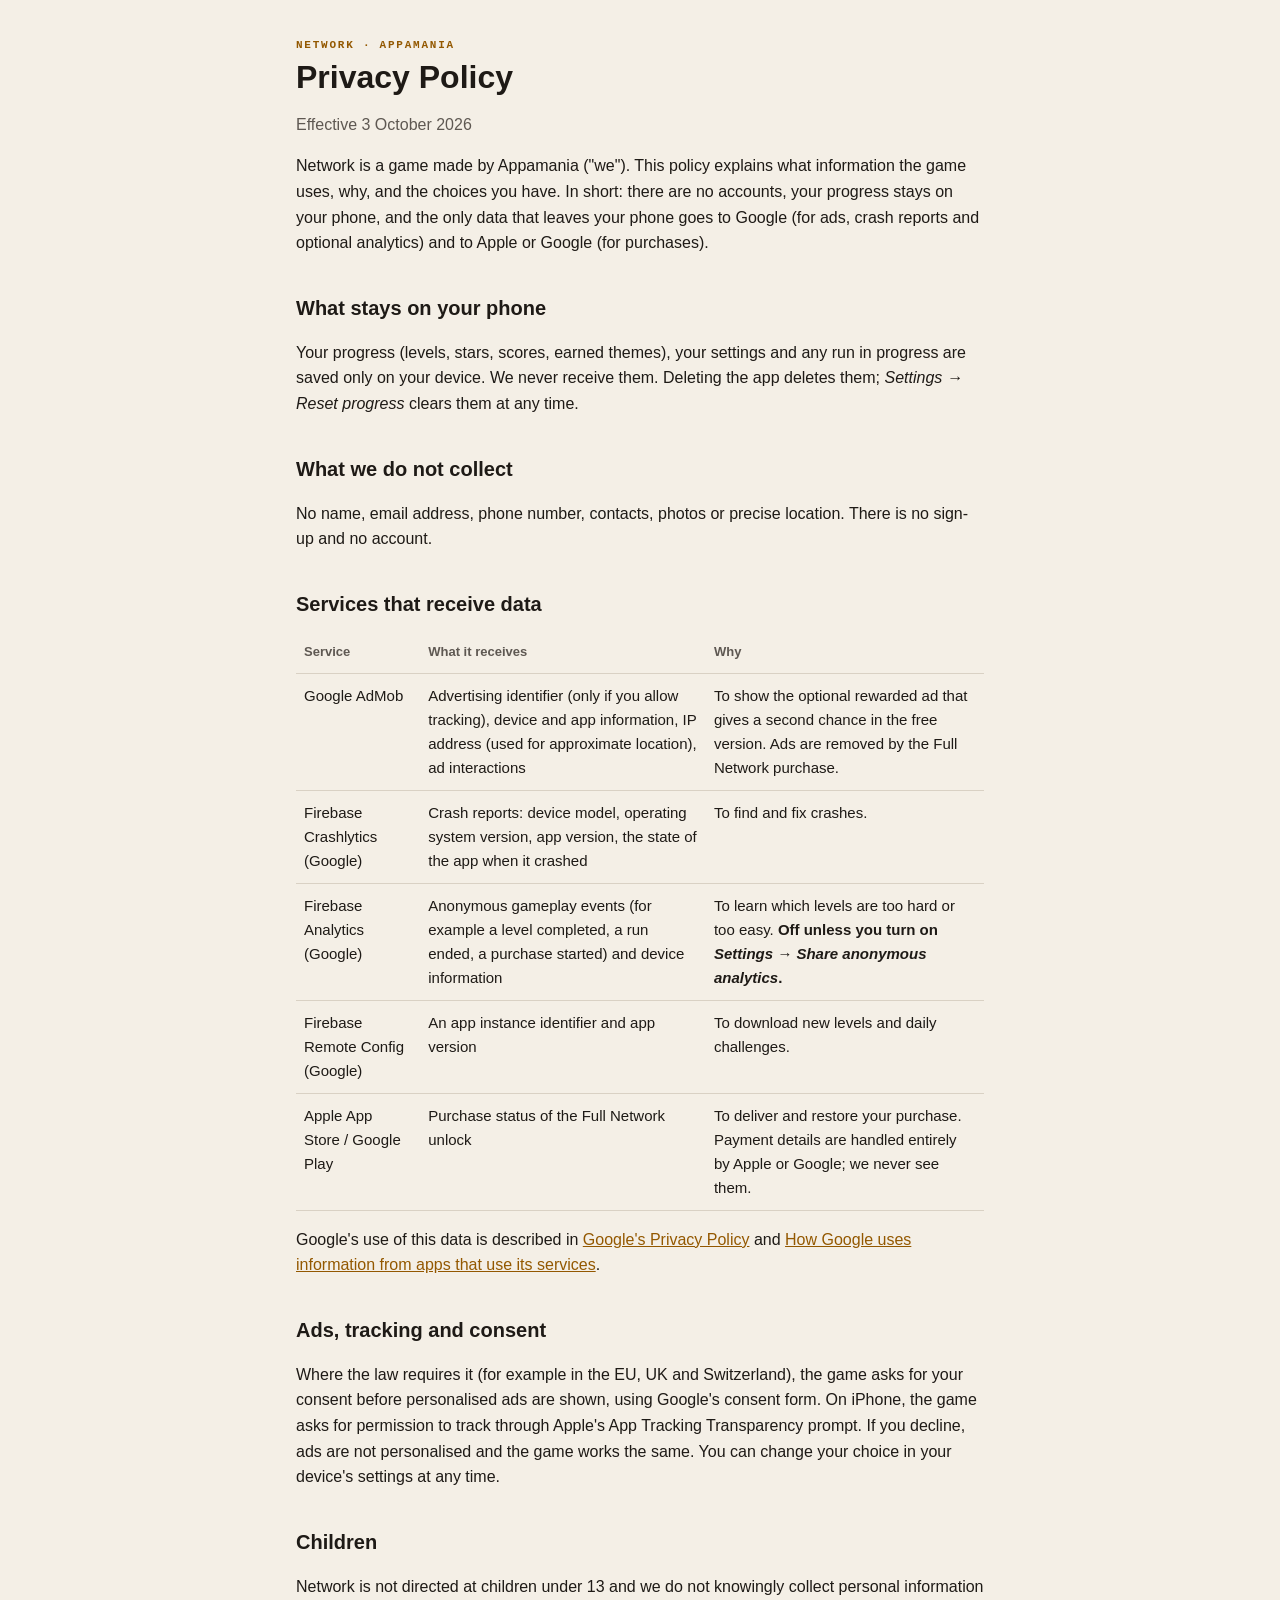
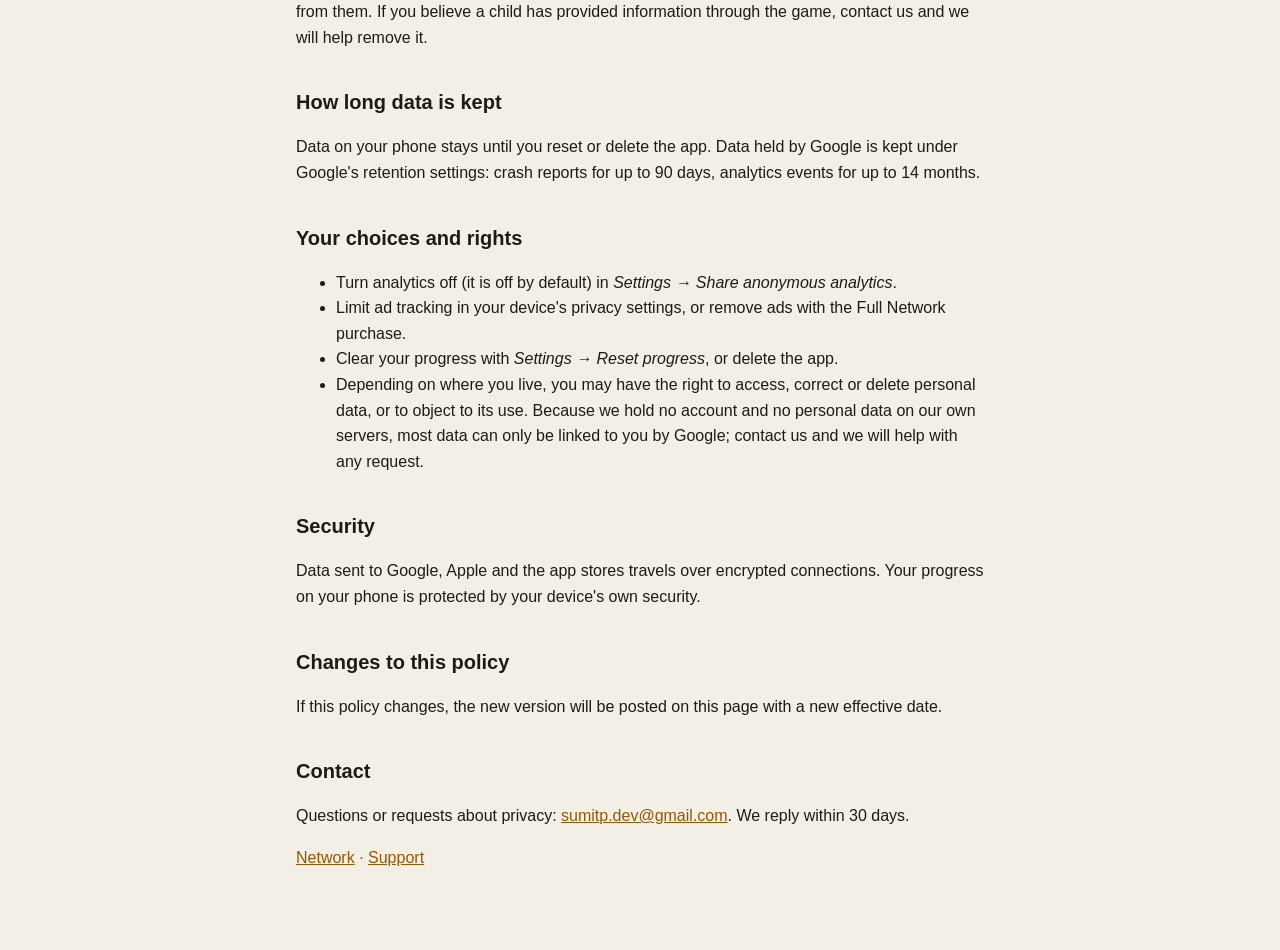
==== privacy.html @ c1f8cf1d "Privacy policy and support pages for Network Co-Authored-By: Claude Opus 5.5 <noreply@anthropic.com>" ====
<!doctype html>
<html lang="en"><head><meta charset="utf-8"><meta name="viewport" content="width=device-width,initial-scale=1">
<title>Privacy Policy — Network</title><link rel="stylesheet" href="style.css"></head>
<body><main>
<div class="eyebrow">Network · Appamania</div>
<h1>Privacy Policy</h1>
<p class="muted">Effective 3 October 2026</p>

<p>Network is a game made by Appamania ("we"). This policy explains what information the game uses, why, and the choices you have. In short: there are no accounts, your progress stays on your phone, and the only data that leaves your phone goes to Google (for ads, crash reports and optional analytics) and to Apple or Google (for purchases).</p>

<h2>What stays on your phone</h2>
<p>Your progress (levels, stars, scores, earned themes), your settings and any run in progress are saved only on your device. We never receive them. Deleting the app deletes them; <em>Settings → Reset progress</em> clears them at any time.</p>

<h2>What we do not collect</h2>
<p>No name, email address, phone number, contacts, photos or precise location. There is no sign-up and no account.</p>

<h2>Services that receive data</h2>
<table>
<thead><tr><th>Service</th><th>What it receives</th><th>Why</th></tr></thead>
<tbody>
<tr><td>Google AdMob</td><td>Advertising identifier (only if you allow tracking), device and app information, IP address (used for approximate location), ad interactions</td><td>To show the optional rewarded ad that gives a second chance in the free version. Ads are removed by the Full Network purchase.</td></tr>
<tr><td>Firebase Crashlytics (Google)</td><td>Crash reports: device model, operating system version, app version, the state of the app when it crashed</td><td>To find and fix crashes.</td></tr>
<tr><td>Firebase Analytics (Google)</td><td>Anonymous gameplay events (for example a level completed, a run ended, a purchase started) and device information</td><td>To learn which levels are too hard or too easy. <strong>Off unless you turn on <em>Settings → Share anonymous analytics</em>.</strong></td></tr>
<tr><td>Firebase Remote Config (Google)</td><td>An app instance identifier and app version</td><td>To download new levels and daily challenges.</td></tr>
<tr><td>Apple App Store / Google Play</td><td>Purchase status of the Full Network unlock</td><td>To deliver and restore your purchase. Payment details are handled entirely by Apple or Google; we never see them.</td></tr>
</tbody></table>
<p>Google's use of this data is described in <a href="https://policies.google.com/privacy">Google's Privacy Policy</a> and <a href="https://policies.google.com/technologies/partner-sites">How Google uses information from apps that use its services</a>.</p>

<h2>Ads, tracking and consent</h2>
<p>Where the law requires it (for example in the EU, UK and Switzerland), the game asks for your consent before personalised ads are shown, using Google's consent form. On iPhone, the game asks for permission to track through Apple's App Tracking Transparency prompt. If you decline, ads are not personalised and the game works the same. You can change your choice in your device's settings at any time.</p>

<h2>Children</h2>
<p>Network is not directed at children under 13 and we do not knowingly collect personal information from them. If you believe a child has provided information through the game, contact us and we will help remove it.</p>

<h2>How long data is kept</h2>
<p>Data on your phone stays until you reset or delete the app. Data held by Google is kept under Google's retention settings: crash reports for up to 90 days, analytics events for up to 14 months.</p>

<h2>Your choices and rights</h2>
<ul>
<li>Turn analytics off (it is off by default) in <em>Settings → Share anonymous analytics</em>.</li>
<li>Limit ad tracking in your device's privacy settings, or remove ads with the Full Network purchase.</li>
<li>Clear your progress with <em>Settings → Reset progress</em>, or delete the app.</li>
<li>Depending on where you live, you may have the right to access, correct or delete personal data, or to object to its use. Because we hold no account and no personal data on our own servers, most data can only be linked to you by Google; contact us and we will help with any request.</li>
</ul>

<h2>Security</h2>
<p>Data sent to Google, Apple and the app stores travels over encrypted connections. Your progress on your phone is protected by your device's own security.</p>

<h2>Changes to this policy</h2>
<p>If this policy changes, the new version will be posted on this page with a new effective date.</p>

<h2>Contact</h2>
<p>Questions or requests about privacy: <a href="mailto:sumitp.dev@gmail.com">sumitp.dev@gmail.com</a>. We reply within 30 days.</p>

<p class="muted"><a href="index.html">Network</a> · <a href="support.html">Support</a></p>
</main></body></html>
---- style.css ----
:root{--bg:#120F0C;--surface:#181512;--raised:#221F1B;--text:#F4F1ED;--muted:#A8A49E;--border:#36322E;--accent:#E0A63F}
@media (prefers-color-scheme: light){:root{--bg:#F4EFE6;--surface:#FBF8F2;--raised:#FFFFFF;--text:#1E1A16;--muted:#5E5852;--border:#D9D1C4;--accent:#935800}}
*{box-sizing:border-box}
body{margin:0;background:var(--bg);color:var(--text);font:16px/1.6 -apple-system,BlinkMacSystemFont,"Segoe UI",Roboto,sans-serif}
main{max-width:720px;margin:0 auto;padding:40px 16px 64px}
.eyebrow{font:600 11px/1 ui-monospace,SFMono-Regular,Menlo,monospace;letter-spacing:.16em;text-transform:uppercase;color:var(--accent)}
h1{font-size:32px;line-height:1.15;margin:8px 0 4px}
h2{font-size:20px;margin:36px 0 8px}
p,li{color:var(--text)}
.muted{color:var(--muted)}
a{color:var(--accent)}
table{width:100%;border-collapse:collapse;margin:12px 0;font-size:15px}
th,td{text-align:left;vertical-align:top;padding:10px 8px;border-bottom:1px solid var(--border)}
th{font-weight:600;color:var(--muted);font-size:13px}
.card{background:var(--surface);border:1px solid var(--border);border-radius:10px;padding:16px;margin:16px 0}
nav a{margin-right:16px}
@media (max-width:560px){table,thead,tbody,tr,th,td{display:block}thead{display:none}td{border:none;padding:4px 0}tr{border-bottom:1px solid var(--border);padding:10px 0}}
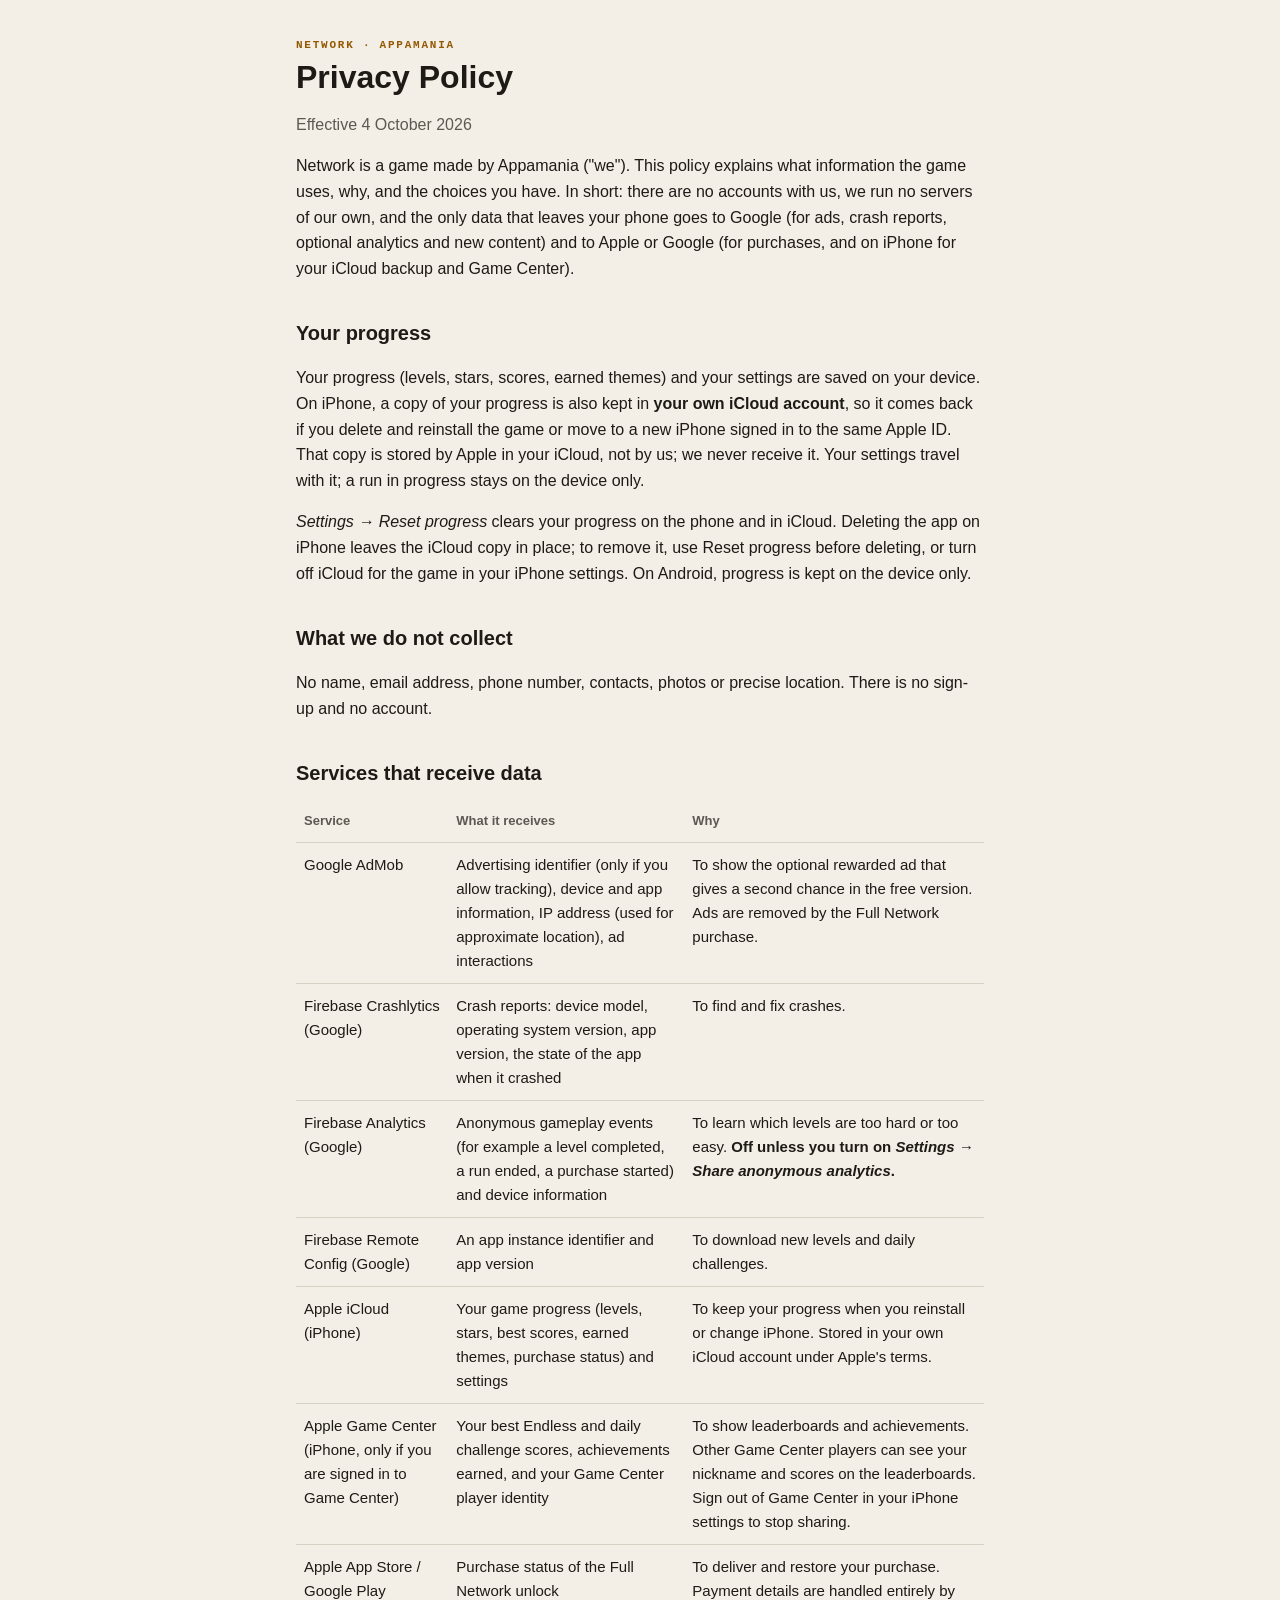
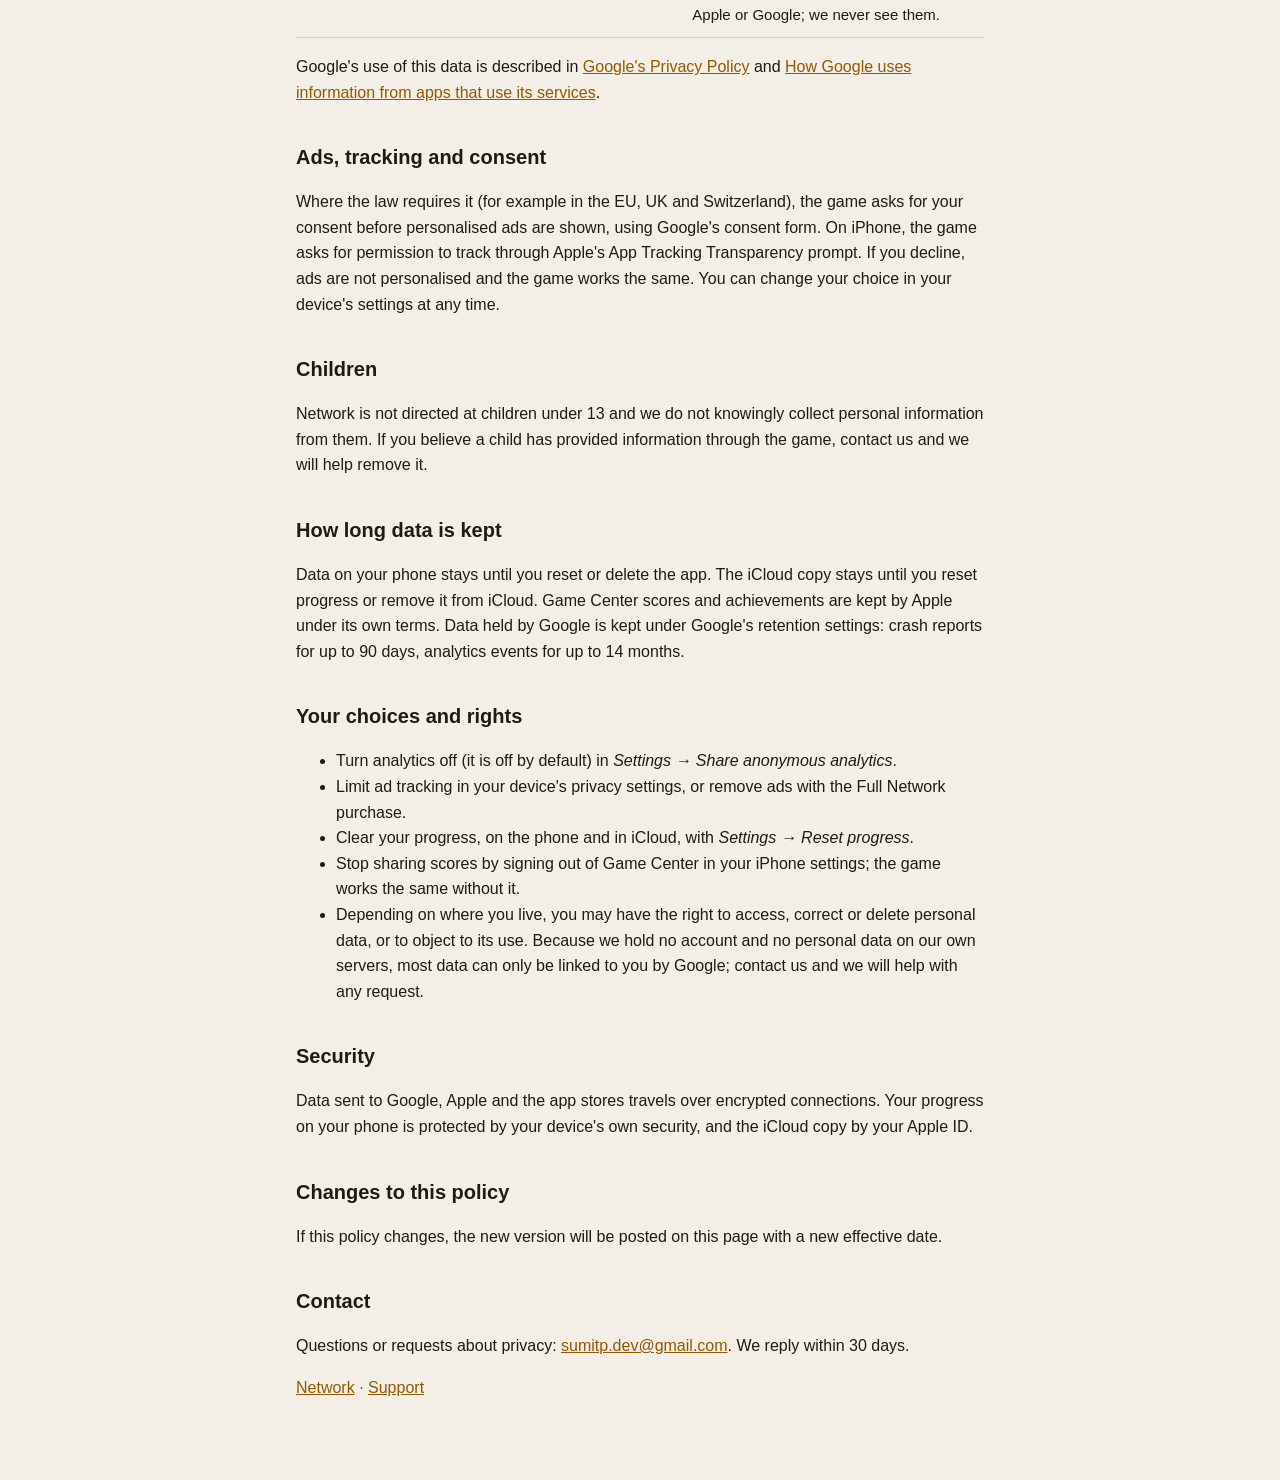
==== commit 2627e1db: "Privacy and support: iCloud progress backup and Game Center Co-Authored-By: Claude Opus 5.5 <noreply" ====
--- a/privacy.html
+++ b/privacy.html
@@ -4,12 +4,13 @@
 <body><main>
 <div class="eyebrow">Network · Appamania</div>
 <h1>Privacy Policy</h1>
-<p class="muted">Effective 3 October 2026</p>
+<p class="muted">Effective 4 October 2026</p>
 
-<p>Network is a game made by Appamania ("we"). This policy explains what information the game uses, why, and the choices you have. In short: there are no accounts, your progress stays on your phone, and the only data that leaves your phone goes to Google (for ads, crash reports and optional analytics) and to Apple or Google (for purchases).</p>
+<p>Network is a game made by Appamania ("we"). This policy explains what information the game uses, why, and the choices you have. In short: there are no accounts with us, we run no servers of our own, and the only data that leaves your phone goes to Google (for ads, crash reports, optional analytics and new content) and to Apple or Google (for purchases, and on iPhone for your iCloud backup and Game Center).</p>
 
-<h2>What stays on your phone</h2>
-<p>Your progress (levels, stars, scores, earned themes), your settings and any run in progress are saved only on your device. We never receive them. Deleting the app deletes them; <em>Settings → Reset progress</em> clears them at any time.</p>
+<h2>Your progress</h2>
+<p>Your progress (levels, stars, scores, earned themes) and your settings are saved on your device. On iPhone, a copy of your progress is also kept in <strong>your own iCloud account</strong>, so it comes back if you delete and reinstall the game or move to a new iPhone signed in to the same Apple ID. That copy is stored by Apple in your iCloud, not by us; we never receive it. Your settings travel with it; a run in progress stays on the device only.</p>
+<p><em>Settings → Reset progress</em> clears your progress on the phone and in iCloud. Deleting the app on iPhone leaves the iCloud copy in place; to remove it, use Reset progress before deleting, or turn off iCloud for the game in your iPhone settings. On Android, progress is kept on the device only.</p>
 
 <h2>What we do not collect</h2>
 <p>No name, email address, phone number, contacts, photos or precise location. There is no sign-up and no account.</p>
@@ -22,6 +23,8 @@
 <tr><td>Firebase Crashlytics (Google)</td><td>Crash reports: device model, operating system version, app version, the state of the app when it crashed</td><td>To find and fix crashes.</td></tr>
 <tr><td>Firebase Analytics (Google)</td><td>Anonymous gameplay events (for example a level completed, a run ended, a purchase started) and device information</td><td>To learn which levels are too hard or too easy. <strong>Off unless you turn on <em>Settings → Share anonymous analytics</em>.</strong></td></tr>
 <tr><td>Firebase Remote Config (Google)</td><td>An app instance identifier and app version</td><td>To download new levels and daily challenges.</td></tr>
+<tr><td>Apple iCloud (iPhone)</td><td>Your game progress (levels, stars, best scores, earned themes, purchase status) and settings</td><td>To keep your progress when you reinstall or change iPhone. Stored in your own iCloud account under Apple's terms.</td></tr>
+<tr><td>Apple Game Center (iPhone, only if you are signed in to Game Center)</td><td>Your best Endless and daily challenge scores, achievements earned, and your Game Center player identity</td><td>To show leaderboards and achievements. Other Game Center players can see your nickname and scores on the leaderboards. Sign out of Game Center in your iPhone settings to stop sharing.</td></tr>
 <tr><td>Apple App Store / Google Play</td><td>Purchase status of the Full Network unlock</td><td>To deliver and restore your purchase. Payment details are handled entirely by Apple or Google; we never see them.</td></tr>
 </tbody></table>
 <p>Google's use of this data is described in <a href="https://policies.google.com/privacy">Google's Privacy Policy</a> and <a href="https://policies.google.com/technologies/partner-sites">How Google uses information from apps that use its services</a>.</p>
@@ -33,18 +36,19 @@
 <p>Network is not directed at children under 13 and we do not knowingly collect personal information from them. If you believe a child has provided information through the game, contact us and we will help remove it.</p>
 
 <h2>How long data is kept</h2>
-<p>Data on your phone stays until you reset or delete the app. Data held by Google is kept under Google's retention settings: crash reports for up to 90 days, analytics events for up to 14 months.</p>
+<p>Data on your phone stays until you reset or delete the app. The iCloud copy stays until you reset progress or remove it from iCloud. Game Center scores and achievements are kept by Apple under its own terms. Data held by Google is kept under Google's retention settings: crash reports for up to 90 days, analytics events for up to 14 months.</p>
 
 <h2>Your choices and rights</h2>
 <ul>
 <li>Turn analytics off (it is off by default) in <em>Settings → Share anonymous analytics</em>.</li>
 <li>Limit ad tracking in your device's privacy settings, or remove ads with the Full Network purchase.</li>
-<li>Clear your progress with <em>Settings → Reset progress</em>, or delete the app.</li>
+<li>Clear your progress, on the phone and in iCloud, with <em>Settings → Reset progress</em>.</li>
+<li>Stop sharing scores by signing out of Game Center in your iPhone settings; the game works the same without it.</li>
 <li>Depending on where you live, you may have the right to access, correct or delete personal data, or to object to its use. Because we hold no account and no personal data on our own servers, most data can only be linked to you by Google; contact us and we will help with any request.</li>
 </ul>
 
 <h2>Security</h2>
-<p>Data sent to Google, Apple and the app stores travels over encrypted connections. Your progress on your phone is protected by your device's own security.</p>
+<p>Data sent to Google, Apple and the app stores travels over encrypted connections. Your progress on your phone is protected by your device's own security, and the iCloud copy by your Apple ID.</p>
 
 <h2>Changes to this policy</h2>
 <p>If this policy changes, the new version will be posted on this page with a new effective date.</p>
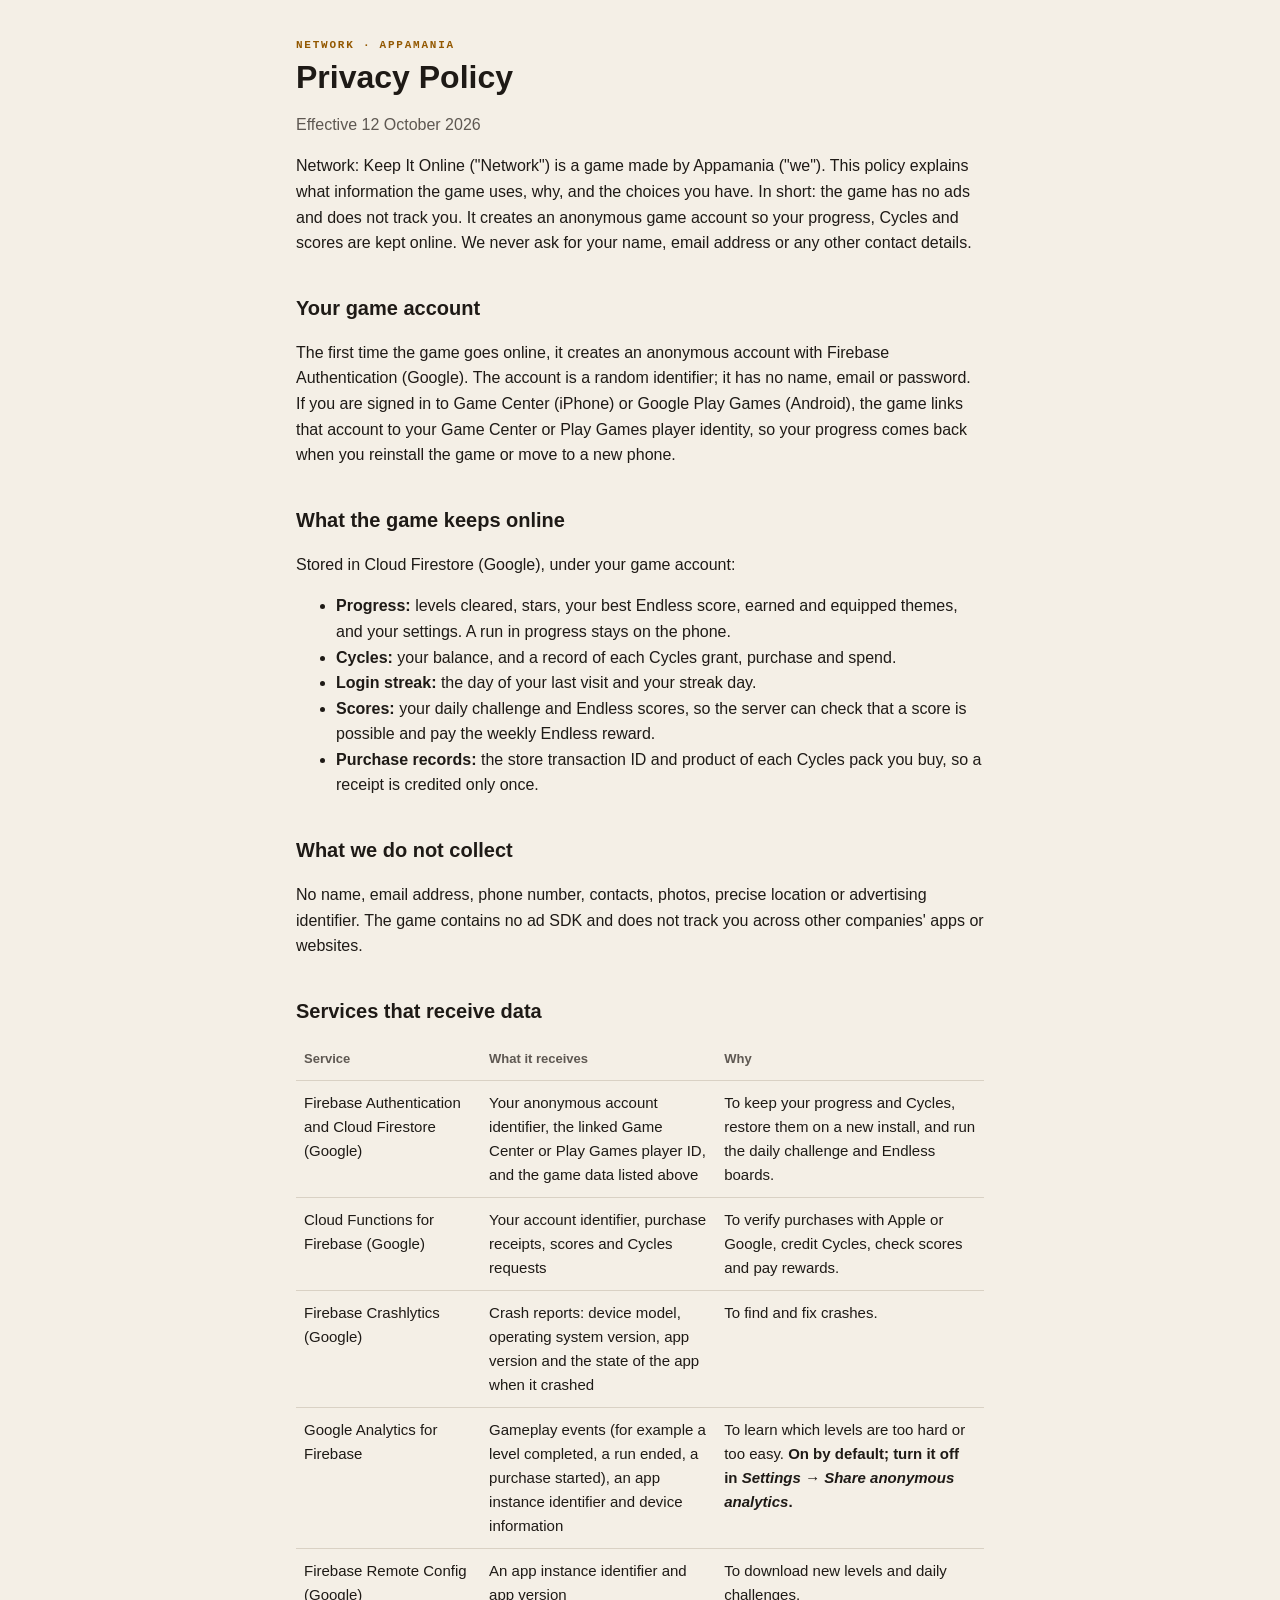
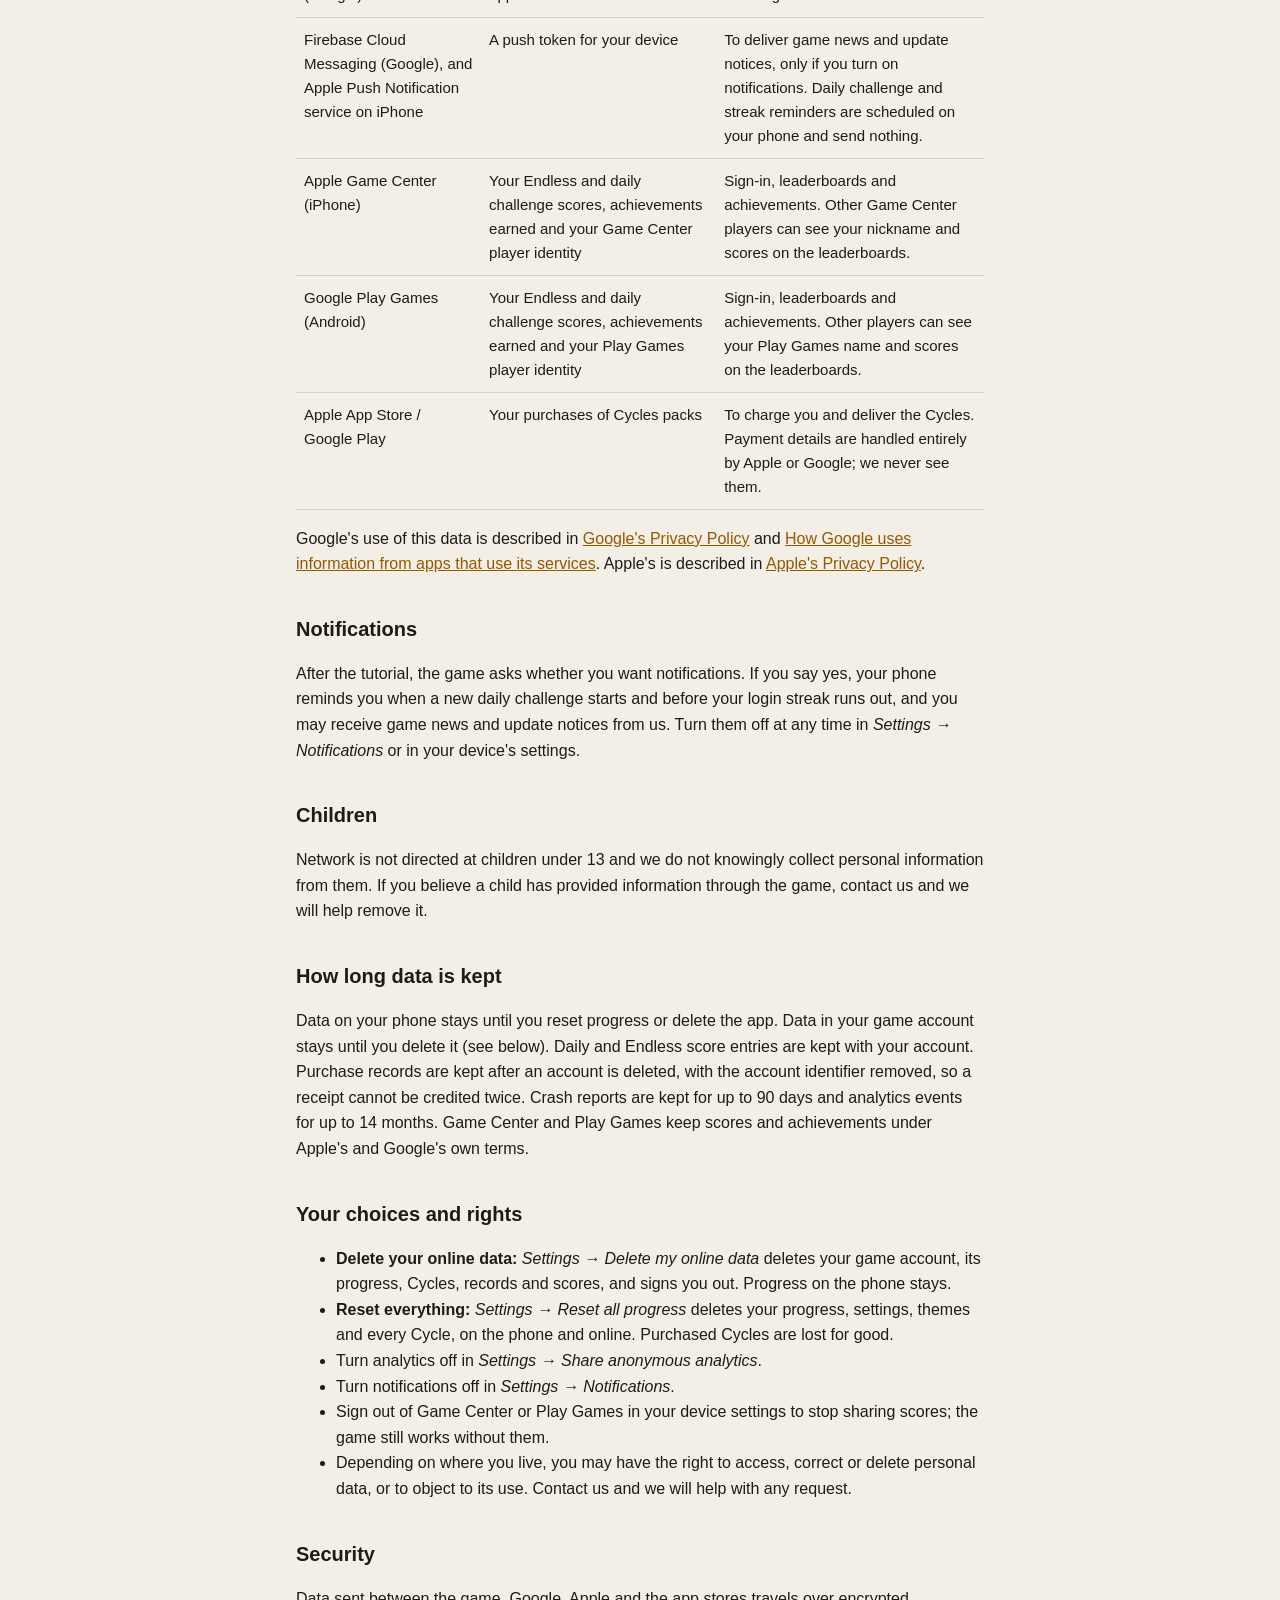
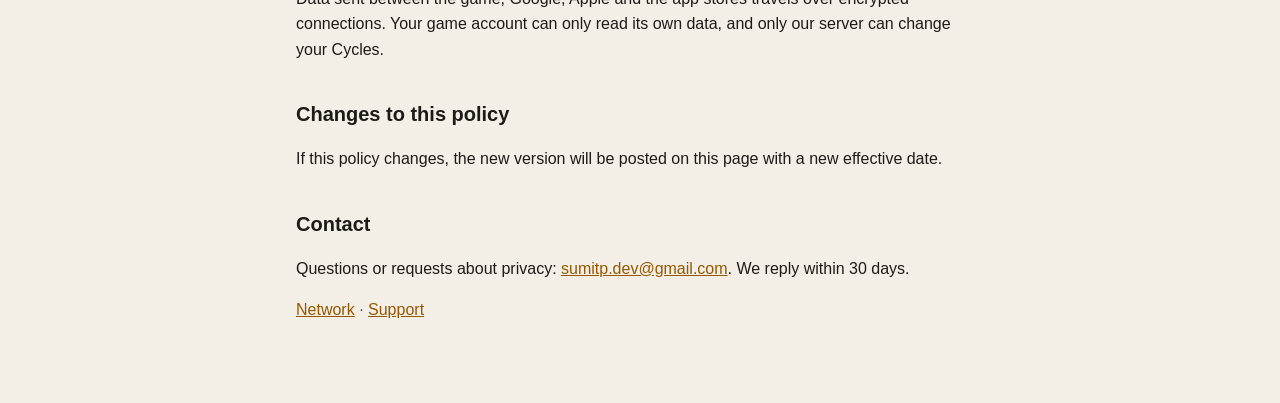
==== commit 0b8cb3cc: "Privacy and support: no ads, game account, Cycles, notifications, Play Games The pages described the" ====
--- a/privacy.html
+++ b/privacy.html
@@ -4,51 +4,63 @@
 <body><main>
 <div class="eyebrow">Network · Appamania</div>
 <h1>Privacy Policy</h1>
-<p class="muted">Effective 4 October 2026</p>
+<p class="muted">Effective 12 October 2026</p>
 
-<p>Network is a game made by Appamania ("we"). This policy explains what information the game uses, why, and the choices you have. In short: there are no accounts with us, we run no servers of our own, and the only data that leaves your phone goes to Google (for ads, crash reports, optional analytics and new content) and to Apple or Google (for purchases, and on iPhone for your iCloud backup and Game Center).</p>
+<p>Network: Keep It Online ("Network") is a game made by Appamania ("we"). This policy explains what information the game uses, why, and the choices you have. In short: the game has no ads and does not track you. It creates an anonymous game account so your progress, Cycles and scores are kept online. We never ask for your name, email address or any other contact details.</p>
 
-<h2>Your progress</h2>
-<p>Your progress (levels, stars, scores, earned themes) and your settings are saved on your device. On iPhone, a copy of your progress is also kept in <strong>your own iCloud account</strong>, so it comes back if you delete and reinstall the game or move to a new iPhone signed in to the same Apple ID. That copy is stored by Apple in your iCloud, not by us; we never receive it. Your settings travel with it; a run in progress stays on the device only.</p>
-<p><em>Settings → Reset progress</em> clears your progress on the phone and in iCloud. Deleting the app on iPhone leaves the iCloud copy in place; to remove it, use Reset progress before deleting, or turn off iCloud for the game in your iPhone settings. On Android, progress is kept on the device only.</p>
+<h2>Your game account</h2>
+<p>The first time the game goes online, it creates an anonymous account with Firebase Authentication (Google). The account is a random identifier; it has no name, email or password. If you are signed in to Game Center (iPhone) or Google Play Games (Android), the game links that account to your Game Center or Play Games player identity, so your progress comes back when you reinstall the game or move to a new phone.</p>
+
+<h2>What the game keeps online</h2>
+<p>Stored in Cloud Firestore (Google), under your game account:</p>
+<ul>
+<li><strong>Progress:</strong> levels cleared, stars, your best Endless score, earned and equipped themes, and your settings. A run in progress stays on the phone.</li>
+<li><strong>Cycles:</strong> your balance, and a record of each Cycles grant, purchase and spend.</li>
+<li><strong>Login streak:</strong> the day of your last visit and your streak day.</li>
+<li><strong>Scores:</strong> your daily challenge and Endless scores, so the server can check that a score is possible and pay the weekly Endless reward.</li>
+<li><strong>Purchase records:</strong> the store transaction ID and product of each Cycles pack you buy, so a receipt is credited only once.</li>
+</ul>
 
 <h2>What we do not collect</h2>
-<p>No name, email address, phone number, contacts, photos or precise location. There is no sign-up and no account.</p>
+<p>No name, email address, phone number, contacts, photos, precise location or advertising identifier. The game contains no ad SDK and does not track you across other companies' apps or websites.</p>
 
 <h2>Services that receive data</h2>
 <table>
 <thead><tr><th>Service</th><th>What it receives</th><th>Why</th></tr></thead>
 <tbody>
-<tr><td>Google AdMob</td><td>Advertising identifier (only if you allow tracking), device and app information, IP address (used for approximate location), ad interactions</td><td>To show the optional rewarded ad that gives a second chance in the free version. Ads are removed by the Full Network purchase.</td></tr>
-<tr><td>Firebase Crashlytics (Google)</td><td>Crash reports: device model, operating system version, app version, the state of the app when it crashed</td><td>To find and fix crashes.</td></tr>
-<tr><td>Firebase Analytics (Google)</td><td>Anonymous gameplay events (for example a level completed, a run ended, a purchase started) and device information</td><td>To learn which levels are too hard or too easy. <strong>Off unless you turn on <em>Settings → Share anonymous analytics</em>.</strong></td></tr>
+<tr><td>Firebase Authentication and Cloud Firestore (Google)</td><td>Your anonymous account identifier, the linked Game Center or Play Games player ID, and the game data listed above</td><td>To keep your progress and Cycles, restore them on a new install, and run the daily challenge and Endless boards.</td></tr>
+<tr><td>Cloud Functions for Firebase (Google)</td><td>Your account identifier, purchase receipts, scores and Cycles requests</td><td>To verify purchases with Apple or Google, credit Cycles, check scores and pay rewards.</td></tr>
+<tr><td>Firebase Crashlytics (Google)</td><td>Crash reports: device model, operating system version, app version and the state of the app when it crashed</td><td>To find and fix crashes.</td></tr>
+<tr><td>Google Analytics for Firebase</td><td>Gameplay events (for example a level completed, a run ended, a purchase started), an app instance identifier and device information</td><td>To learn which levels are too hard or too easy. <strong>On by default; turn it off in <em>Settings → Share anonymous analytics</em>.</strong></td></tr>
 <tr><td>Firebase Remote Config (Google)</td><td>An app instance identifier and app version</td><td>To download new levels and daily challenges.</td></tr>
-<tr><td>Apple iCloud (iPhone)</td><td>Your game progress (levels, stars, best scores, earned themes, purchase status) and settings</td><td>To keep your progress when you reinstall or change iPhone. Stored in your own iCloud account under Apple's terms.</td></tr>
-<tr><td>Apple Game Center (iPhone, only if you are signed in to Game Center)</td><td>Your best Endless and daily challenge scores, achievements earned, and your Game Center player identity</td><td>To show leaderboards and achievements. Other Game Center players can see your nickname and scores on the leaderboards. Sign out of Game Center in your iPhone settings to stop sharing.</td></tr>
-<tr><td>Apple App Store / Google Play</td><td>Purchase status of the Full Network unlock</td><td>To deliver and restore your purchase. Payment details are handled entirely by Apple or Google; we never see them.</td></tr>
+<tr><td>Firebase Cloud Messaging (Google), and Apple Push Notification service on iPhone</td><td>A push token for your device</td><td>To deliver game news and update notices, only if you turn on notifications. Daily challenge and streak reminders are scheduled on your phone and send nothing.</td></tr>
+<tr><td>Apple Game Center (iPhone)</td><td>Your Endless and daily challenge scores, achievements earned and your Game Center player identity</td><td>Sign-in, leaderboards and achievements. Other Game Center players can see your nickname and scores on the leaderboards.</td></tr>
+<tr><td>Google Play Games (Android)</td><td>Your Endless and daily challenge scores, achievements earned and your Play Games player identity</td><td>Sign-in, leaderboards and achievements. Other players can see your Play Games name and scores on the leaderboards.</td></tr>
+<tr><td>Apple App Store / Google Play</td><td>Your purchases of Cycles packs</td><td>To charge you and deliver the Cycles. Payment details are handled entirely by Apple or Google; we never see them.</td></tr>
 </tbody></table>
-<p>Google's use of this data is described in <a href="https://policies.google.com/privacy">Google's Privacy Policy</a> and <a href="https://policies.google.com/technologies/partner-sites">How Google uses information from apps that use its services</a>.</p>
+<p>Google's use of this data is described in <a href="https://policies.google.com/privacy">Google's Privacy Policy</a> and <a href="https://policies.google.com/technologies/partner-sites">How Google uses information from apps that use its services</a>. Apple's is described in <a href="https://www.apple.com/legal/privacy/">Apple's Privacy Policy</a>.</p>
 
-<h2>Ads, tracking and consent</h2>
-<p>Where the law requires it (for example in the EU, UK and Switzerland), the game asks for your consent before personalised ads are shown, using Google's consent form. On iPhone, the game asks for permission to track through Apple's App Tracking Transparency prompt. If you decline, ads are not personalised and the game works the same. You can change your choice in your device's settings at any time.</p>
+<h2>Notifications</h2>
+<p>After the tutorial, the game asks whether you want notifications. If you say yes, your phone reminds you when a new daily challenge starts and before your login streak runs out, and you may receive game news and update notices from us. Turn them off at any time in <em>Settings → Notifications</em> or in your device's settings.</p>
 
 <h2>Children</h2>
 <p>Network is not directed at children under 13 and we do not knowingly collect personal information from them. If you believe a child has provided information through the game, contact us and we will help remove it.</p>
 
 <h2>How long data is kept</h2>
-<p>Data on your phone stays until you reset or delete the app. The iCloud copy stays until you reset progress or remove it from iCloud. Game Center scores and achievements are kept by Apple under its own terms. Data held by Google is kept under Google's retention settings: crash reports for up to 90 days, analytics events for up to 14 months.</p>
+<p>Data on your phone stays until you reset progress or delete the app. Data in your game account stays until you delete it (see below). Daily and Endless score entries are kept with your account. Purchase records are kept after an account is deleted, with the account identifier removed, so a receipt cannot be credited twice. Crash reports are kept for up to 90 days and analytics events for up to 14 months. Game Center and Play Games keep scores and achievements under Apple's and Google's own terms.</p>
 
 <h2>Your choices and rights</h2>
 <ul>
-<li>Turn analytics off (it is off by default) in <em>Settings → Share anonymous analytics</em>.</li>
-<li>Limit ad tracking in your device's privacy settings, or remove ads with the Full Network purchase.</li>
-<li>Clear your progress, on the phone and in iCloud, with <em>Settings → Reset progress</em>.</li>
-<li>Stop sharing scores by signing out of Game Center in your iPhone settings; the game works the same without it.</li>
-<li>Depending on where you live, you may have the right to access, correct or delete personal data, or to object to its use. Because we hold no account and no personal data on our own servers, most data can only be linked to you by Google; contact us and we will help with any request.</li>
+<li><strong>Delete your online data:</strong> <em>Settings → Delete my online data</em> deletes your game account, its progress, Cycles, records and scores, and signs you out. Progress on the phone stays.</li>
+<li><strong>Reset everything:</strong> <em>Settings → Reset all progress</em> deletes your progress, settings, themes and every Cycle, on the phone and online. Purchased Cycles are lost for good.</li>
+<li>Turn analytics off in <em>Settings → Share anonymous analytics</em>.</li>
+<li>Turn notifications off in <em>Settings → Notifications</em>.</li>
+<li>Sign out of Game Center or Play Games in your device settings to stop sharing scores; the game still works without them.</li>
+<li>Depending on where you live, you may have the right to access, correct or delete personal data, or to object to its use. Contact us and we will help with any request.</li>
 </ul>
 
 <h2>Security</h2>
-<p>Data sent to Google, Apple and the app stores travels over encrypted connections. Your progress on your phone is protected by your device's own security, and the iCloud copy by your Apple ID.</p>
+<p>Data sent between the game, Google, Apple and the app stores travels over encrypted connections. Your game account can only read its own data, and only our server can change your Cycles.</p>
 
 <h2>Changes to this policy</h2>
 <p>If this policy changes, the new version will be posted on this page with a new effective date.</p>
